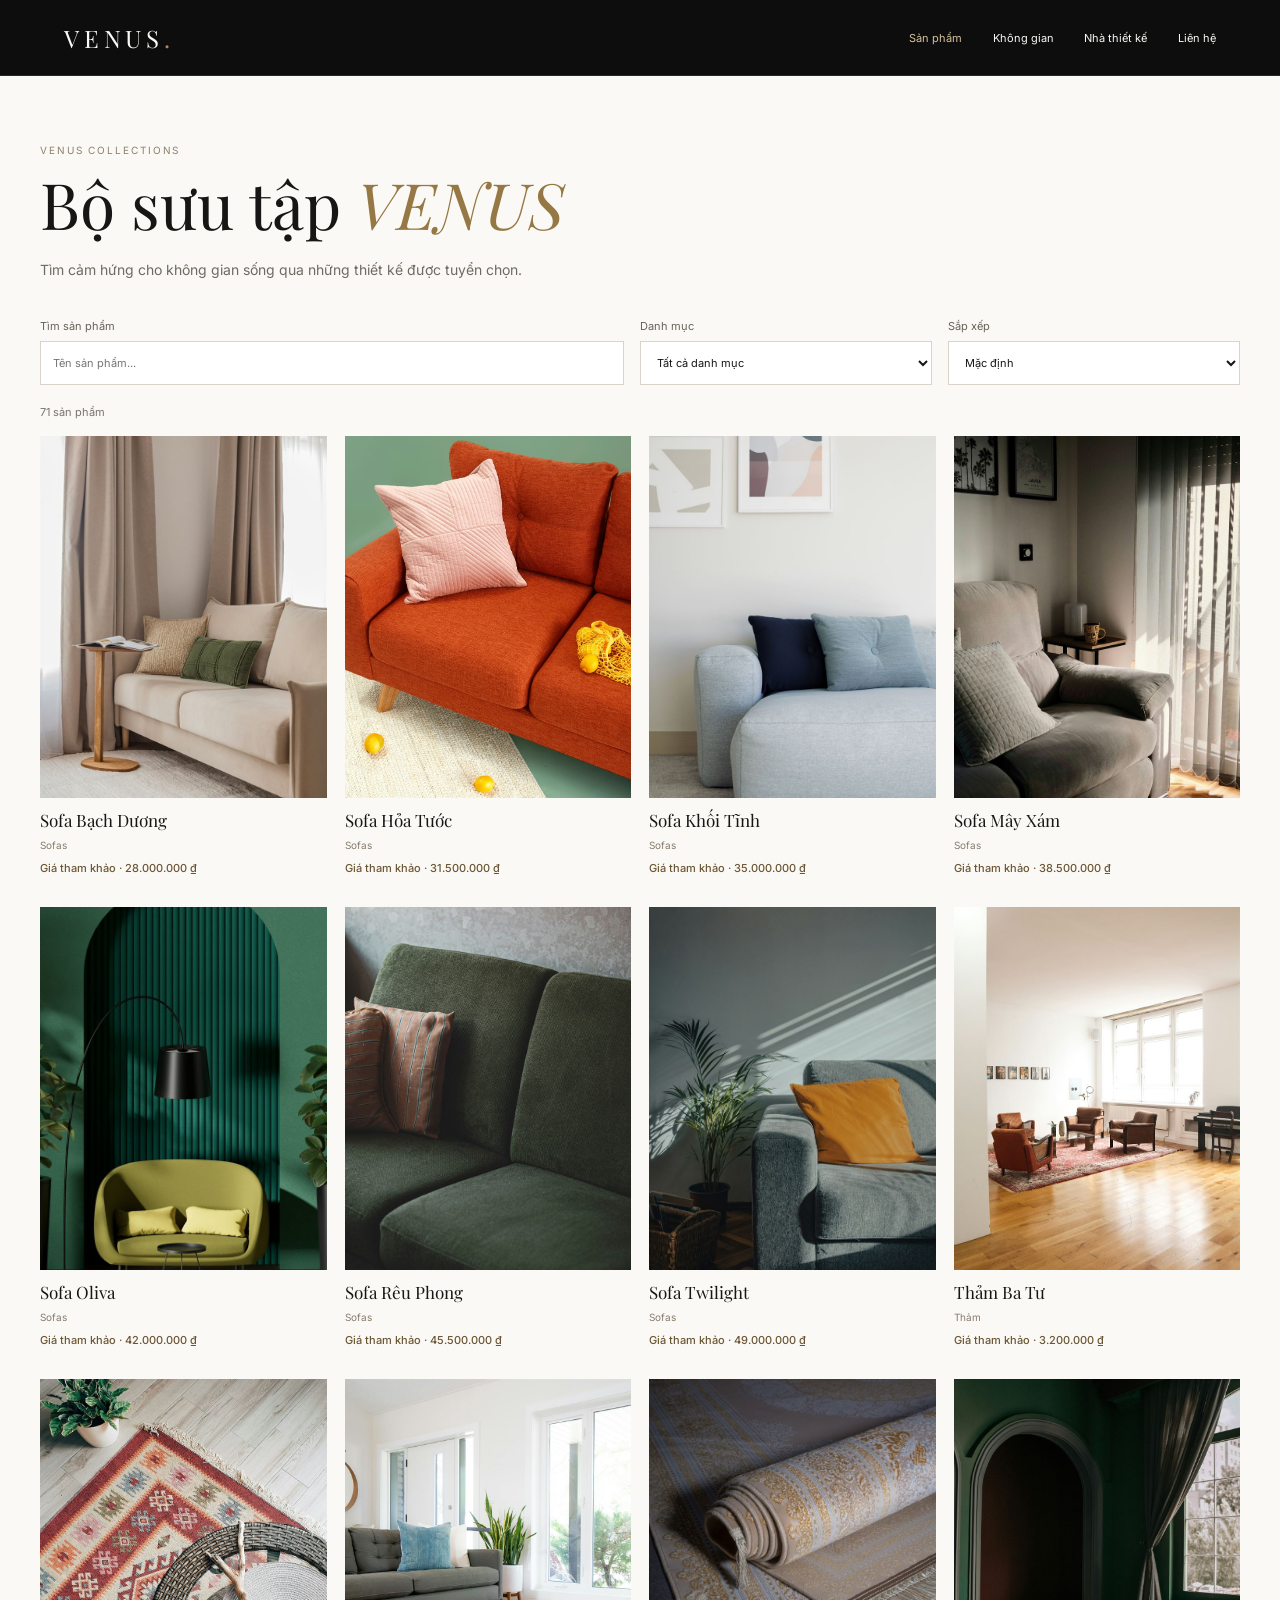
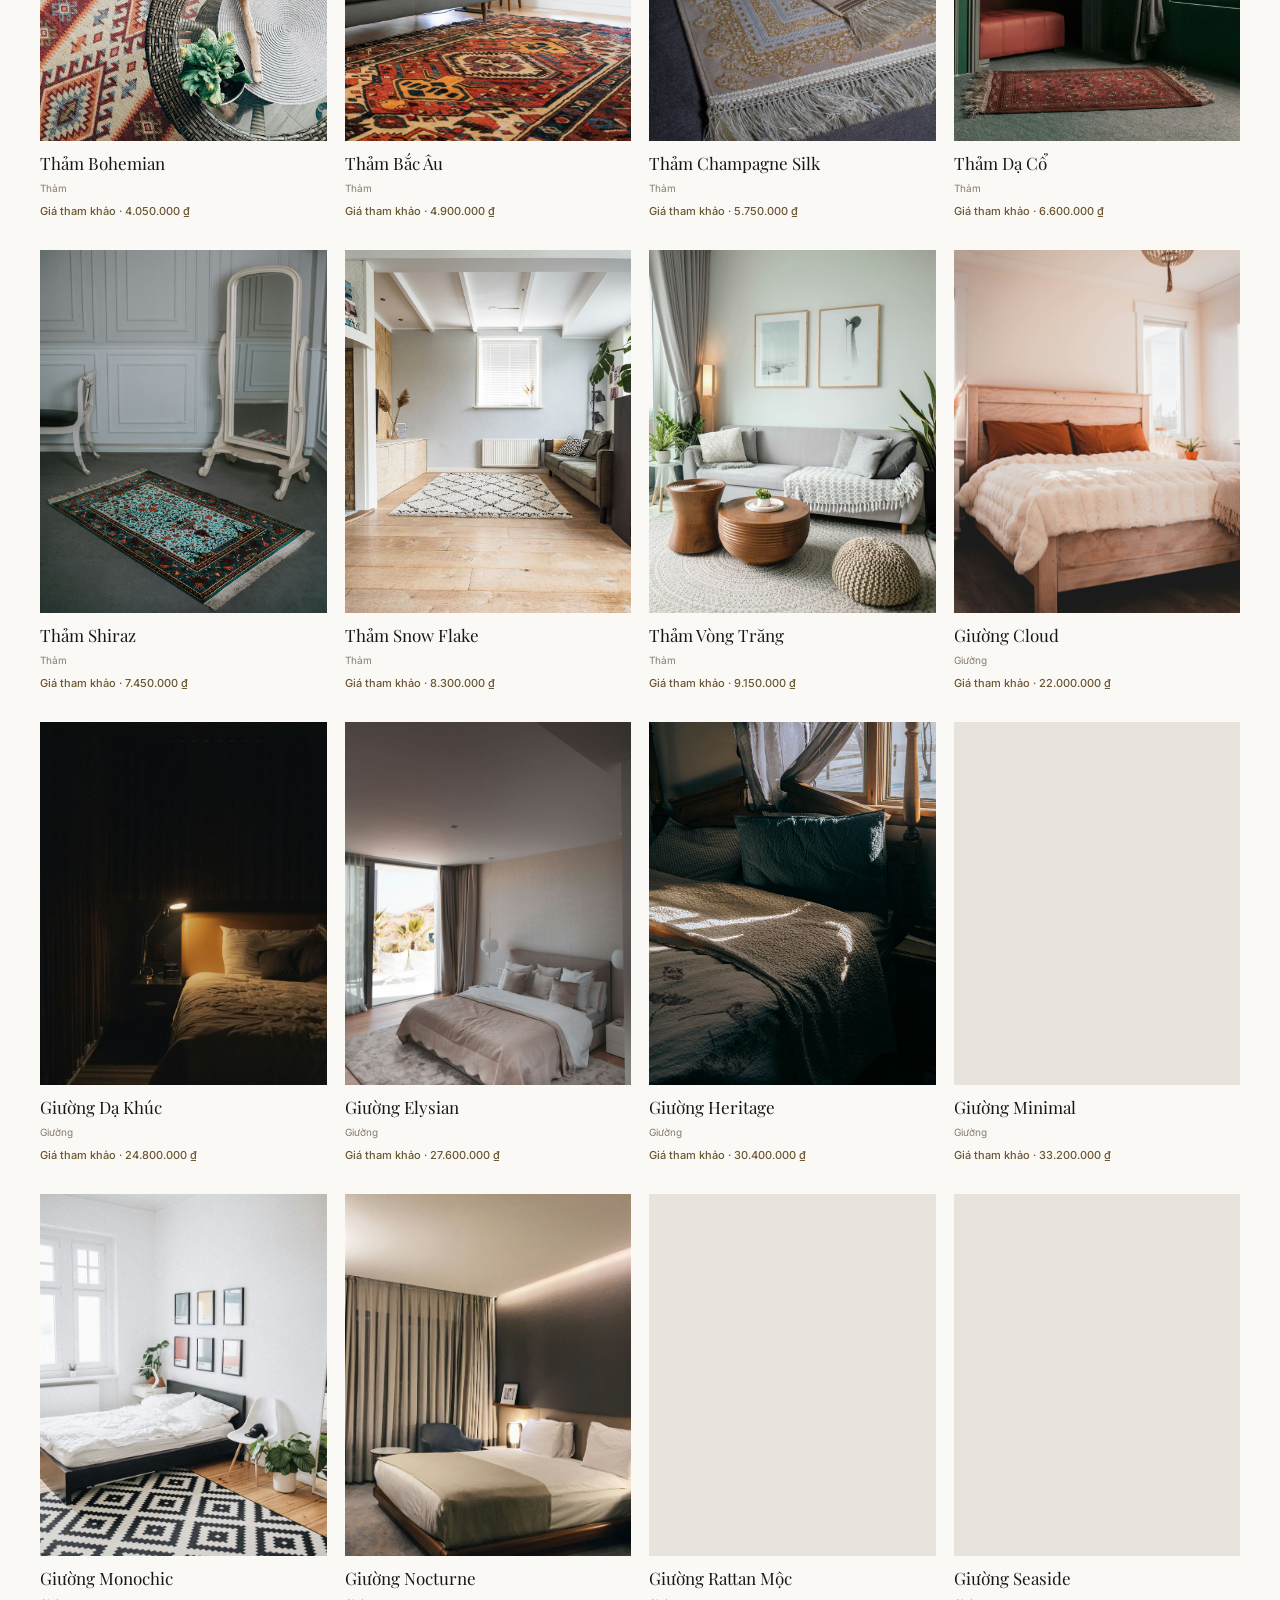
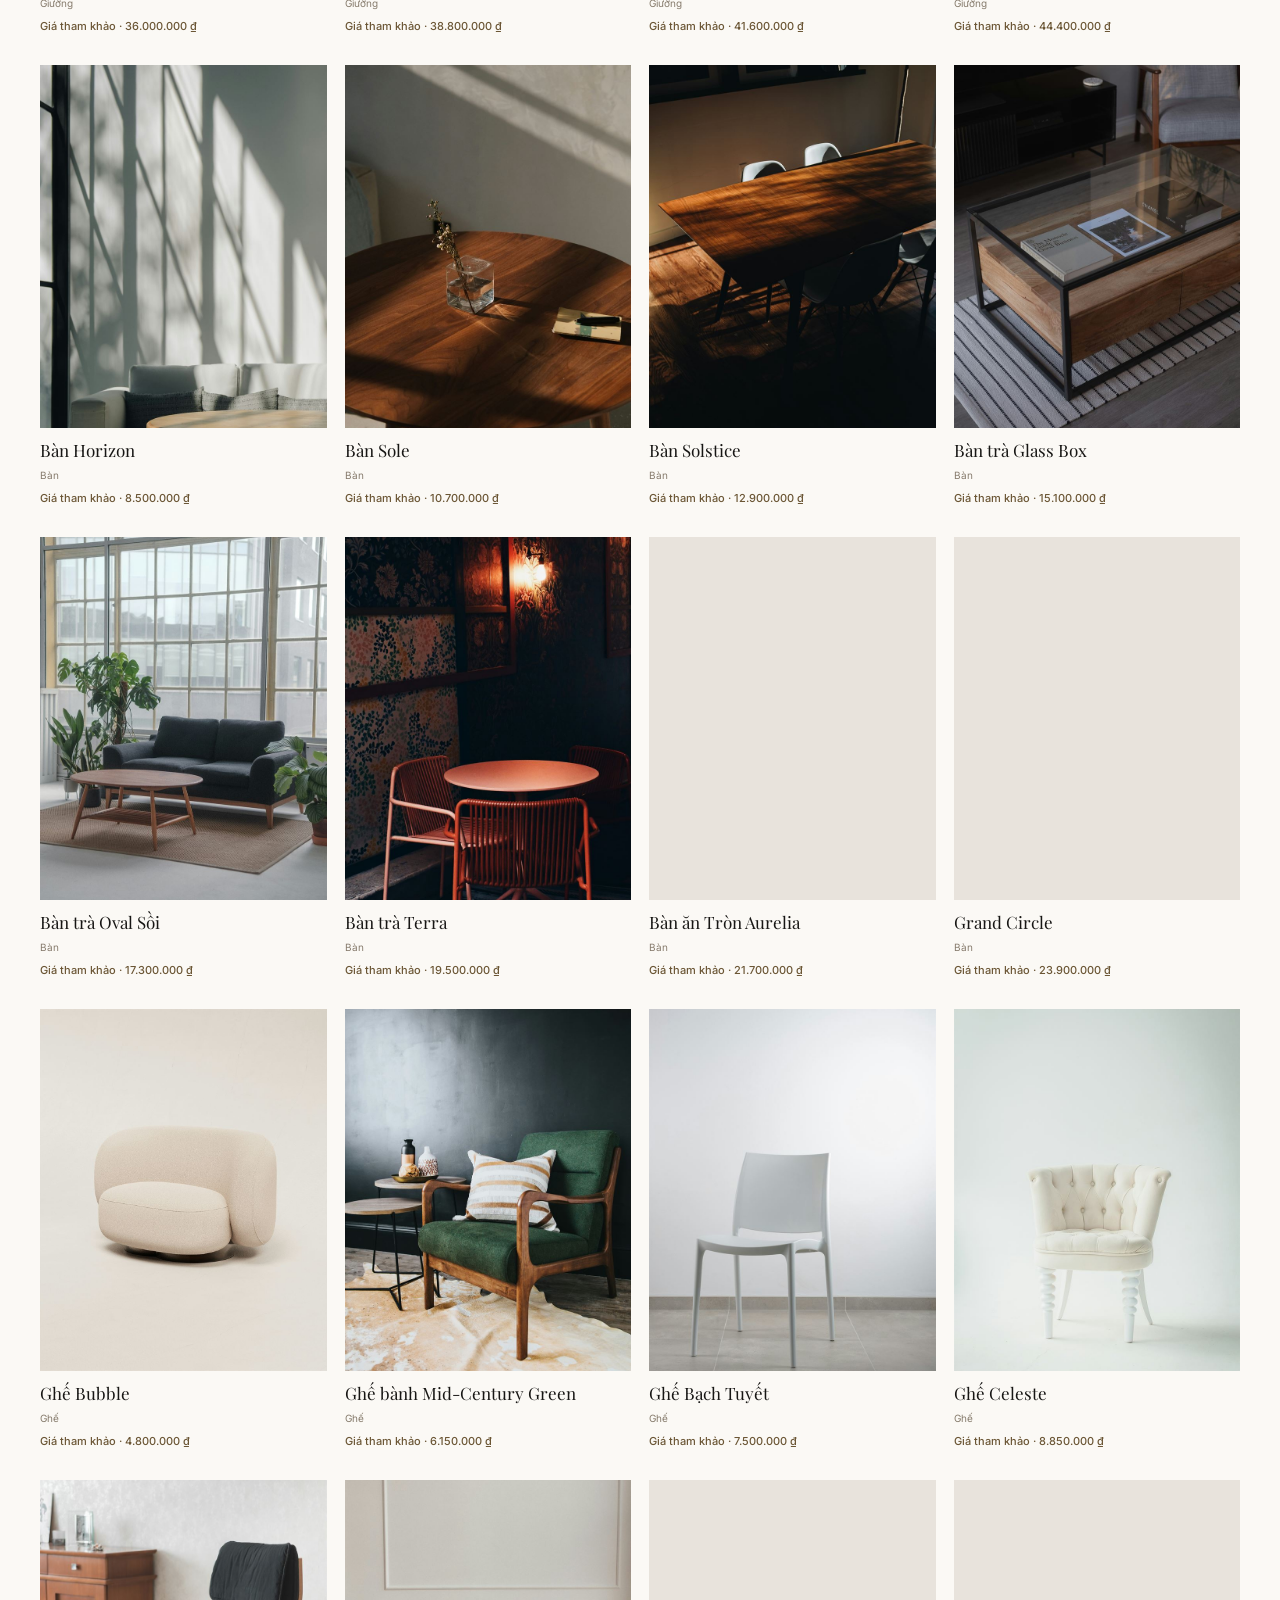
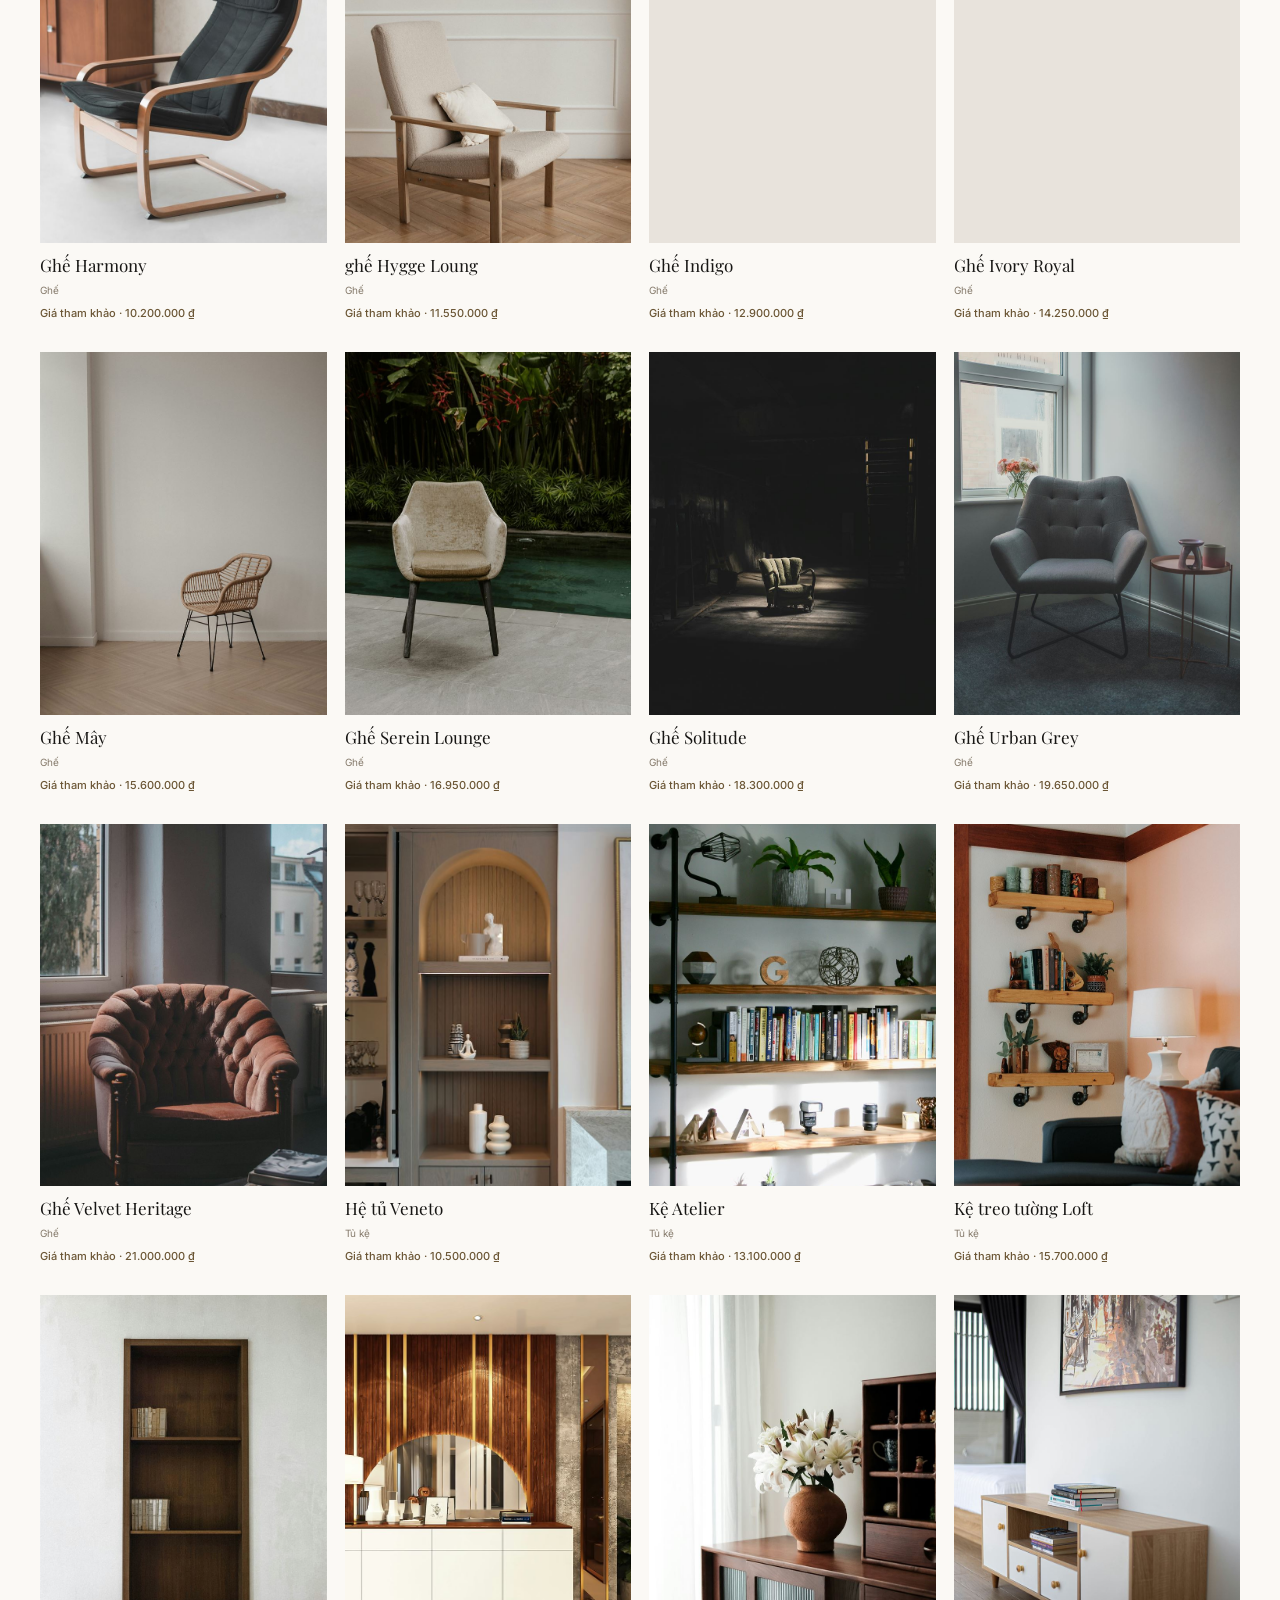
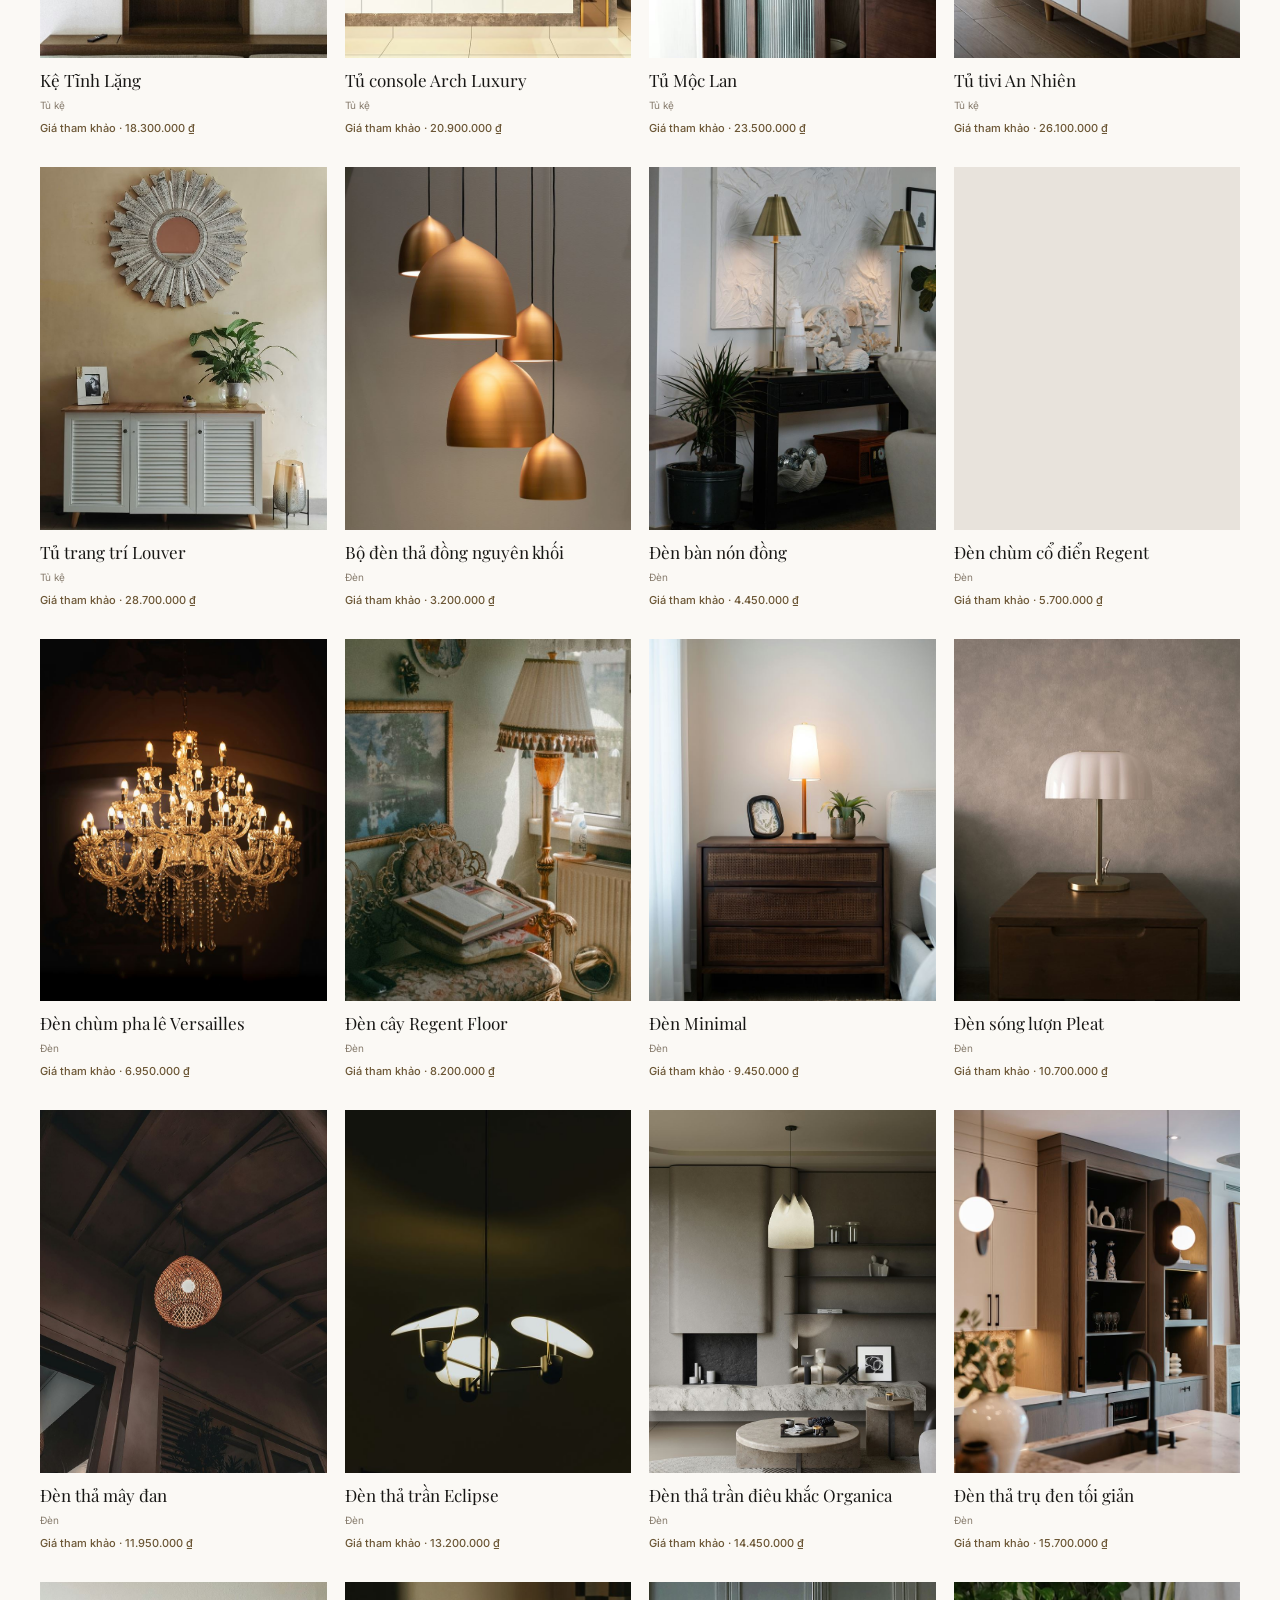
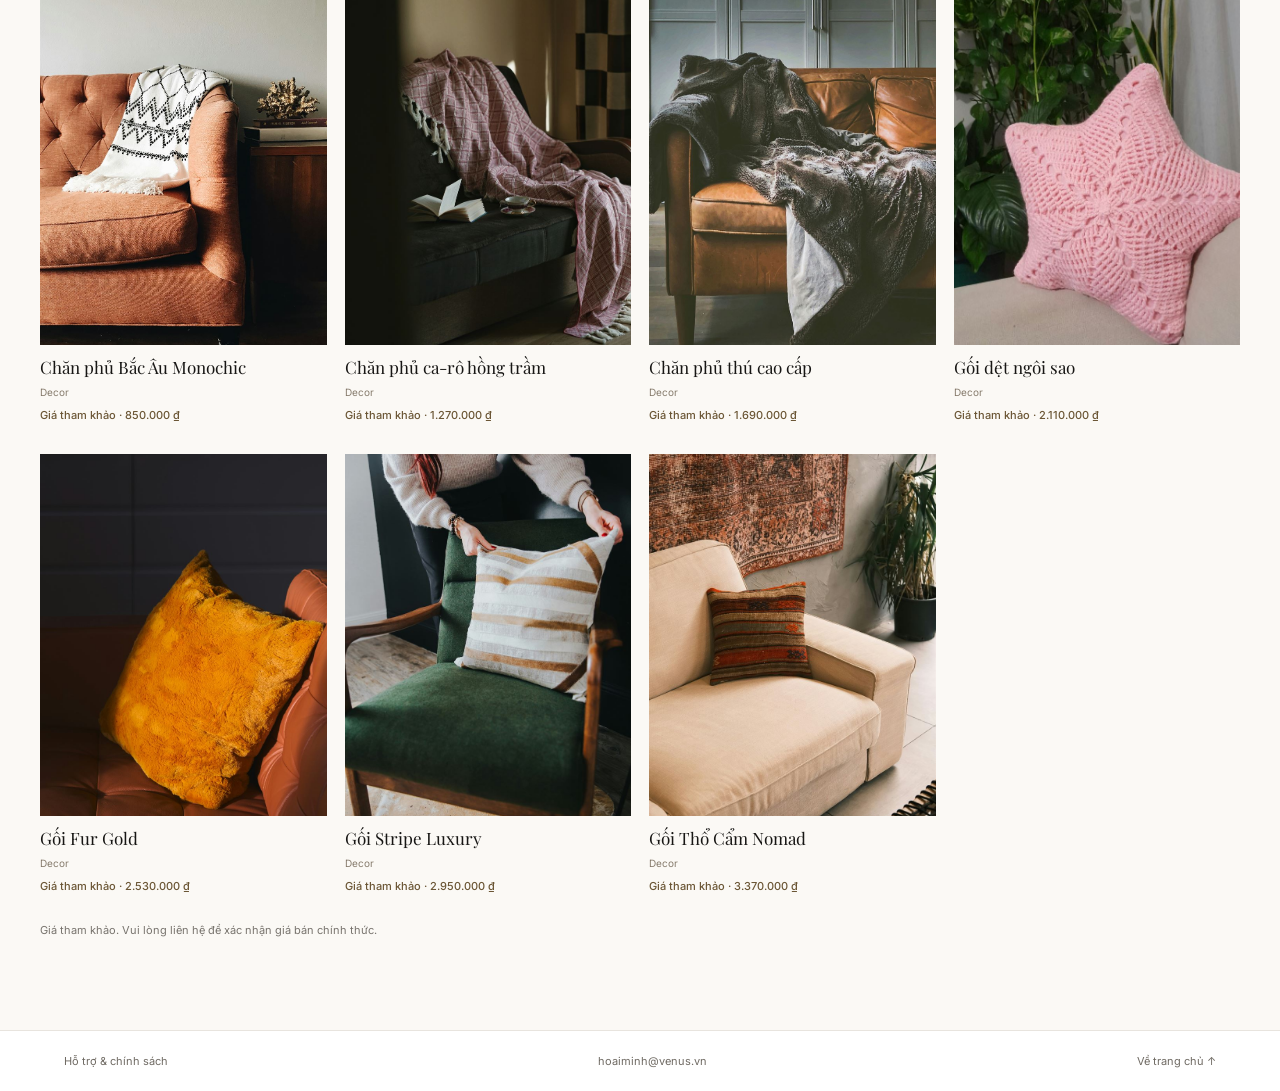
==== catalog.html @ 74f5446b "Update VENUS product catalog and details Co-authored-by: Copilot <223556219+Copilot@users.noreply.gi" ====
<!doctype html>
<html lang="vi">
<head>
  <meta charset="utf-8">
  <meta name="viewport" content="width=device-width, initial-scale=1">
  <meta name="description" content="Khám phá và tìm kiếm bộ sưu tập nội thất VENUS.">
  <title>Bộ sưu tập — VENUS</title>
  <link rel="preconnect" href="https://fonts.googleapis.com">
  <link rel="preconnect" href="https://fonts.gstatic.com" crossorigin>
  <link href="https://fonts.googleapis.com/css2?family=Inter:wght@400;500;600&family=Playfair+Display:ital,wght@0,400;0,500;1,400&display=swap" rel="stylesheet">
  <link rel="stylesheet" href="pages.css">
  <script src="catalog-data.js" defer></script>
  <script src="pages.js" defer></script>
</head>
<body>
  <a class="skip-link" href="#main">Bỏ qua điều hướng</a>
  <header class="page-header"><a class="page-brand" href="index.html">VENUS<span>.</span></a><nav aria-label="Điều hướng"><a href="catalog.html" aria-current="page">Sản phẩm</a><a href="projects.html">Không gian</a><a href="designs.html">Nhà thiết kế</a><a href="contact.html">Liên hệ</a></nav></header>
  <main id="main" class="page-main">
    <p class="page-eyebrow">VENUS COLLECTIONS</p>
    <h1>Bộ sưu tập <em>VENUS</em></h1>
    <p class="page-lead">Tìm cảm hứng cho không gian sống qua những thiết kế được tuyển chọn.</p>
    <section class="catalog-tools" aria-label="Tìm và lọc sản phẩm">
      <label>Tìm sản phẩm<input id="product-search" type="search" placeholder="Tên sản phẩm..." autocomplete="off"></label>
      <label>Danh mục<select id="product-category"><option value="">Tất cả danh mục</option></select></label>
      <label>Sắp xếp<select id="product-sort"><option value="featured">Mặc định</option><option value="name">Tên A–Z</option><option value="category">Danh mục</option></select></label>
    </section>
    <p class="results-count" id="results-count" aria-live="polite"></p>
    <div class="page-product-grid" id="catalog-grid"></div>
    <p class="price-disclaimer">Giá tham khảo. Vui lòng liên hệ để xác nhận giá bán chính thức.</p>
    <p class="empty-state" id="empty-state" hidden>Không tìm thấy sản phẩm phù hợp. Hãy thử từ khóa hoặc danh mục khác.</p>
  </main>
  <footer class="page-footer"><a href="support.html">Hỗ trợ & chính sách</a><a href="mailto:hoaiminh@venus.vn">hoaiminh@venus.vn</a><a href="index.html">Về trang chủ ↑</a></footer>
</body>
</html>
---- pages.css ----
:root{--ink:#171614;--muted:#77736d;--paper:#fbf9f5;--gold:#a98c5c;--serif:'Playfair Display',Georgia,serif;--sans:'Inter',Arial,sans-serif}
*{box-sizing:border-box}
html{min-width:320px;scroll-behavior:smooth}
body{margin:0;background:var(--paper);color:var(--ink);font-family:var(--sans);-webkit-font-smoothing:antialiased}
a{color:inherit;text-decoration:none}
img{display:block;width:100%;object-fit:cover}
.skip-link{position:fixed;z-index:5;top:8px;left:8px;padding:10px 14px;background:#fff;transform:translateY(-150%)}
.skip-link:focus{transform:translateY(0)}
.page-header{display:flex;min-height:76px;justify-content:space-between;align-items:center;gap:24px;padding:14px max(5vw,24px);border-bottom:1px solid rgba(255,255,255,.1);background:#0d0d0d;color:var(--paper)}
.page-brand{font-family:var(--serif);font-size:24px;letter-spacing:.2em;color:var(--paper)}.page-brand span{color:var(--gold)}
.page-header nav{display:flex;flex-wrap:wrap;gap:clamp(14px,2.4vw,36px);align-items:center}
.page-header nav a,.page-footer a{font-size:11px;transition:color .2s}.page-header nav a:hover{color:#d6c39d}.page-footer a:hover,.policy-section a,.page-contact-note a{color:#8e7040}
.page-header nav a[aria-current=page]{color:#d6c39d}
.page-main{width:min(1200px,calc(100% - 48px));min-height:calc(100vh - 146px);margin:0 auto;padding:68px 0 90px}
.page-eyebrow{margin:0 0 12px;color:#8e806b;font-size:10px;letter-spacing:.19em;text-transform:uppercase}
.page-main>h1,#room-content h1{margin:0;font-family:var(--serif);font-size:clamp(36px,6vw,64px);font-weight:400;line-height:1.13}
.page-main h1 em{color:#967845;font-weight:400}
.page-lead{max-width:680px;margin:17px 0 36px;color:#6f6a63;font-size:14px;line-height:1.8}
.catalog-tools{display:grid;grid-template-columns:2fr 1fr 1fr;gap:16px;margin:35px 0 20px}
.catalog-tools label{display:grid;gap:8px;color:#666159;font-size:11px}
.catalog-tools input,.catalog-tools select{width:100%;min-height:44px;padding:10px 12px;border:1px solid #d9d3ca;border-radius:0;background:white;color:var(--ink);font:inherit}
.results-count{margin:0 0 17px;color:#77736d;font-size:11px}
.page-product-grid{display:grid;grid-template-columns:repeat(4,minmax(0,1fr));gap:32px 18px}
.page-product-card{min-width:0}
.page-product-card>a{display:block}
.page-product-card img{aspect-ratio:.79;background:#e8e3dc;transition:transform .65s}
.page-product-card>a:hover img{transform:scale(1.02)}
.page-product-card h2{margin:11px 0 2px;font-family:var(--serif);font-size:17px;font-weight:400}
.page-product-card span{color:#867b6c;font-size:10px}
.page-product-card .page-product-price{margin:8px 0 0;color:#6b5635;font-size:11px;font-weight:500}
.price-disclaimer{margin:28px 0 0;color:#77736d;font-size:11px;line-height:1.7}
.empty-state{margin:36px 0;color:#6f6a63;line-height:1.8}
.room-hero-image{max-height:430px;aspect-ratio:2.4;margin:0 0 32px;background:#e8e3dc}
#room-content>.page-lead{margin-bottom:38px}
.page-contact-note{margin-top:42px;padding-top:22px;border-top:1px solid #e4dfd7;color:#68635d;font-size:12px;line-height:1.8}
.back-to-home{display:inline-block;margin-bottom:32px;color:#6f6a63;font-size:11px}
.product-page{width:min(1100px,calc(100% - 48px))}
.product-detail-page{display:grid;grid-template-columns:1.05fr .95fr;min-height:560px;background:#fff}
.product-detail-visual{display:grid;min-width:0;min-height:0;place-items:center;padding:36px;background:#f0ede7}
.product-detail-visual img{width:100%;height:100%;max-height:620px;object-fit:contain}
.product-detail-copy-page{display:flex;flex-direction:column;justify-content:center;align-items:flex-start;padding:clamp(28px,6vw,80px)}
.product-detail-copy-page h1{margin:0 0 18px;font-family:var(--serif);font-size:clamp(30px,4vw,48px);font-weight:400;line-height:1.2}
.product-detail-copy-page>p:not(.page-eyebrow){color:#5d5851;font-size:13px;line-height:1.9}
.product-detail-copy-page>.product-price-detail{margin:0 0 12px;color:#6b5635;font-size:17px;font-weight:600}
.product-spec-list{display:grid;grid-template-columns:minmax(115px,.8fr) 1.2fr;width:100%;margin:16px 0 0;border-top:1px solid #e7e2da;font-size:11px;line-height:1.6}
.product-spec-list dt,.product-spec-list dd{margin:0;padding:9px 0;border-bottom:1px solid #e7e2da}
.product-spec-list dt{color:#77736d}
.product-spec-list dd{color:#282622}
.page-button{display:inline-flex;align-items:center;min-height:46px;margin-top:18px;padding:0 18px;background:#171614;color:#fff;font-size:11px;letter-spacing:.04em}
.page-button:hover{background:#806a45}
.product-detail-copy-page .product-data-note{margin-top:25px;padding-top:16px;border-top:1px solid #e7e2da;font-size:11px!important}
.room-cards{display:grid;grid-template-columns:repeat(3,minmax(0,1fr));gap:22px;margin-top:42px}
.room-card img{aspect-ratio:1.1;background:#e8e3dc;transition:transform .6s}
.room-card{overflow:hidden}.room-card:hover img{transform:scale(1.025)}
.room-card>span{display:block;margin-top:16px;color:#8e806b;font-size:9px;letter-spacing:.14em}
.room-card h2{margin:6px 0;font-family:var(--serif);font-size:25px;font-weight:400}
.room-card b{font-size:10px;font-weight:400}
.contact-panel{display:grid;grid-template-columns:1fr 1fr;gap:0;margin-top:45px;background:#fff}
.contact-panel>div{padding:clamp(25px,5vw,58px)}.contact-panel>div+div{border-left:1px solid #ebe7e0}
.contact-panel h2,.policy-section h2{margin:10px 0;font-family:var(--serif);font-size:27px;font-weight:400}
.contact-panel p,.policy-section p{color:#625d56;font-size:13px;line-height:1.9}
.contact-panel>div>a:not(.page-button){display:inline-block;margin-top:14px;font-size:12px}
.policy-main{max-width:900px}
.policy-section{padding:24px 0;border-bottom:1px solid #e4dfd7;scroll-margin-top:24px}
.policy-section h2{font-size:24px}
.policy-section p{margin-bottom:0}
.page-footer{display:flex;flex-wrap:wrap;justify-content:space-between;gap:16px;padding:23px max(5vw,24px);border-top:1px solid #e8e4de;background:#fff;color:#6f6a63}
@media(max-width:850px){.page-product-grid{grid-template-columns:repeat(3,minmax(0,1fr))}.product-detail-page{min-height:0}.product-detail-visual{min-height:430px}}
@media(max-width:620px){.page-header{align-items:flex-start;flex-direction:column;gap:12px;padding:17px 22px}.page-header nav{gap:12px 20px}.page-main{width:calc(100% - 40px);padding:46px 0 64px}.catalog-tools{grid-template-columns:1fr;gap:12px}.page-product-grid{grid-template-columns:repeat(2,minmax(0,1fr));gap:25px 12px}.page-product-card h2{font-size:15px}.room-hero-image{aspect-ratio:1.4}.product-detail-page{grid-template-columns:1fr}.product-detail-visual{min-height:360px;padding:24px}.product-detail-copy-page{padding:32px 24px 40px}.room-cards{grid-template-columns:1fr;gap:30px}.room-card img{aspect-ratio:1.35}.contact-panel{grid-template-columns:1fr}.contact-panel>div+div{border-top:1px solid #ebe7e0;border-left:0}.page-footer{padding:20px 22px}}
@media(prefers-reduced-motion:reduce){*,*::before,*::after{scroll-behavior:auto!important;transition-duration:.01ms!important}}
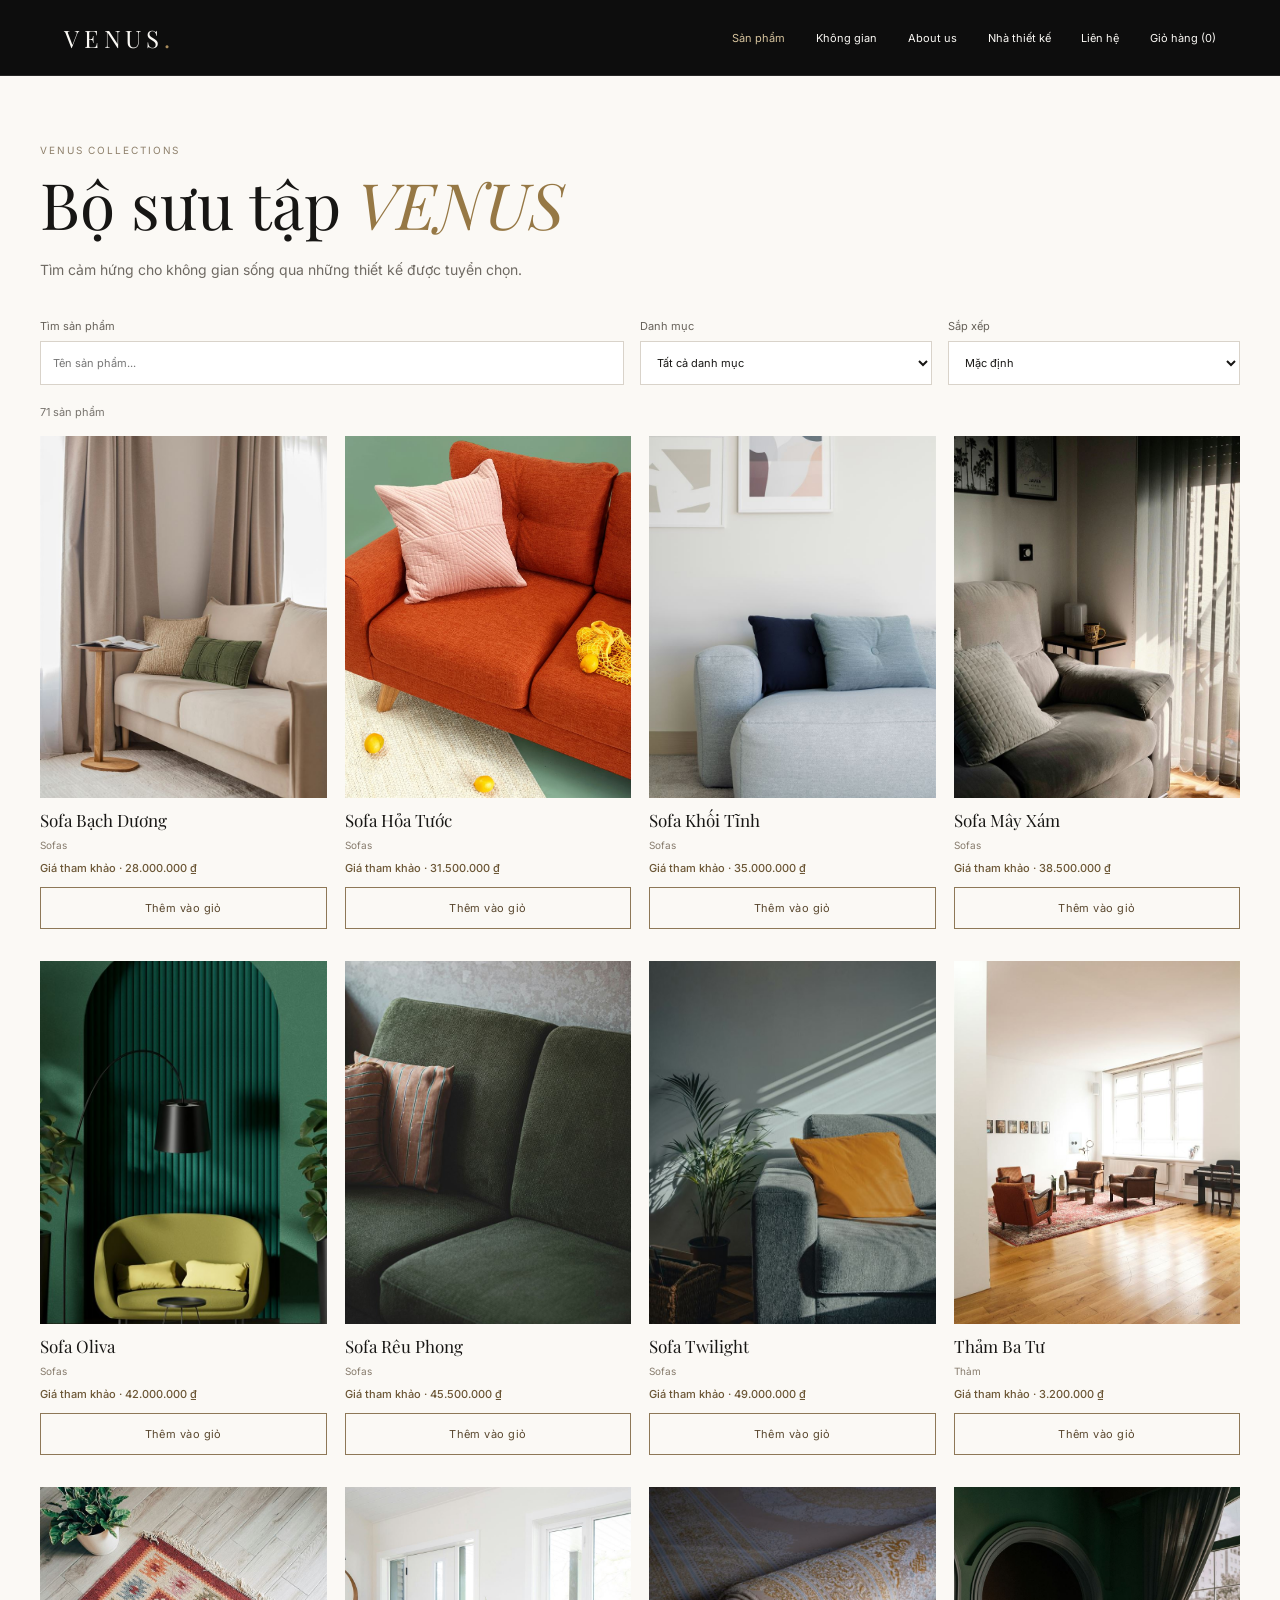
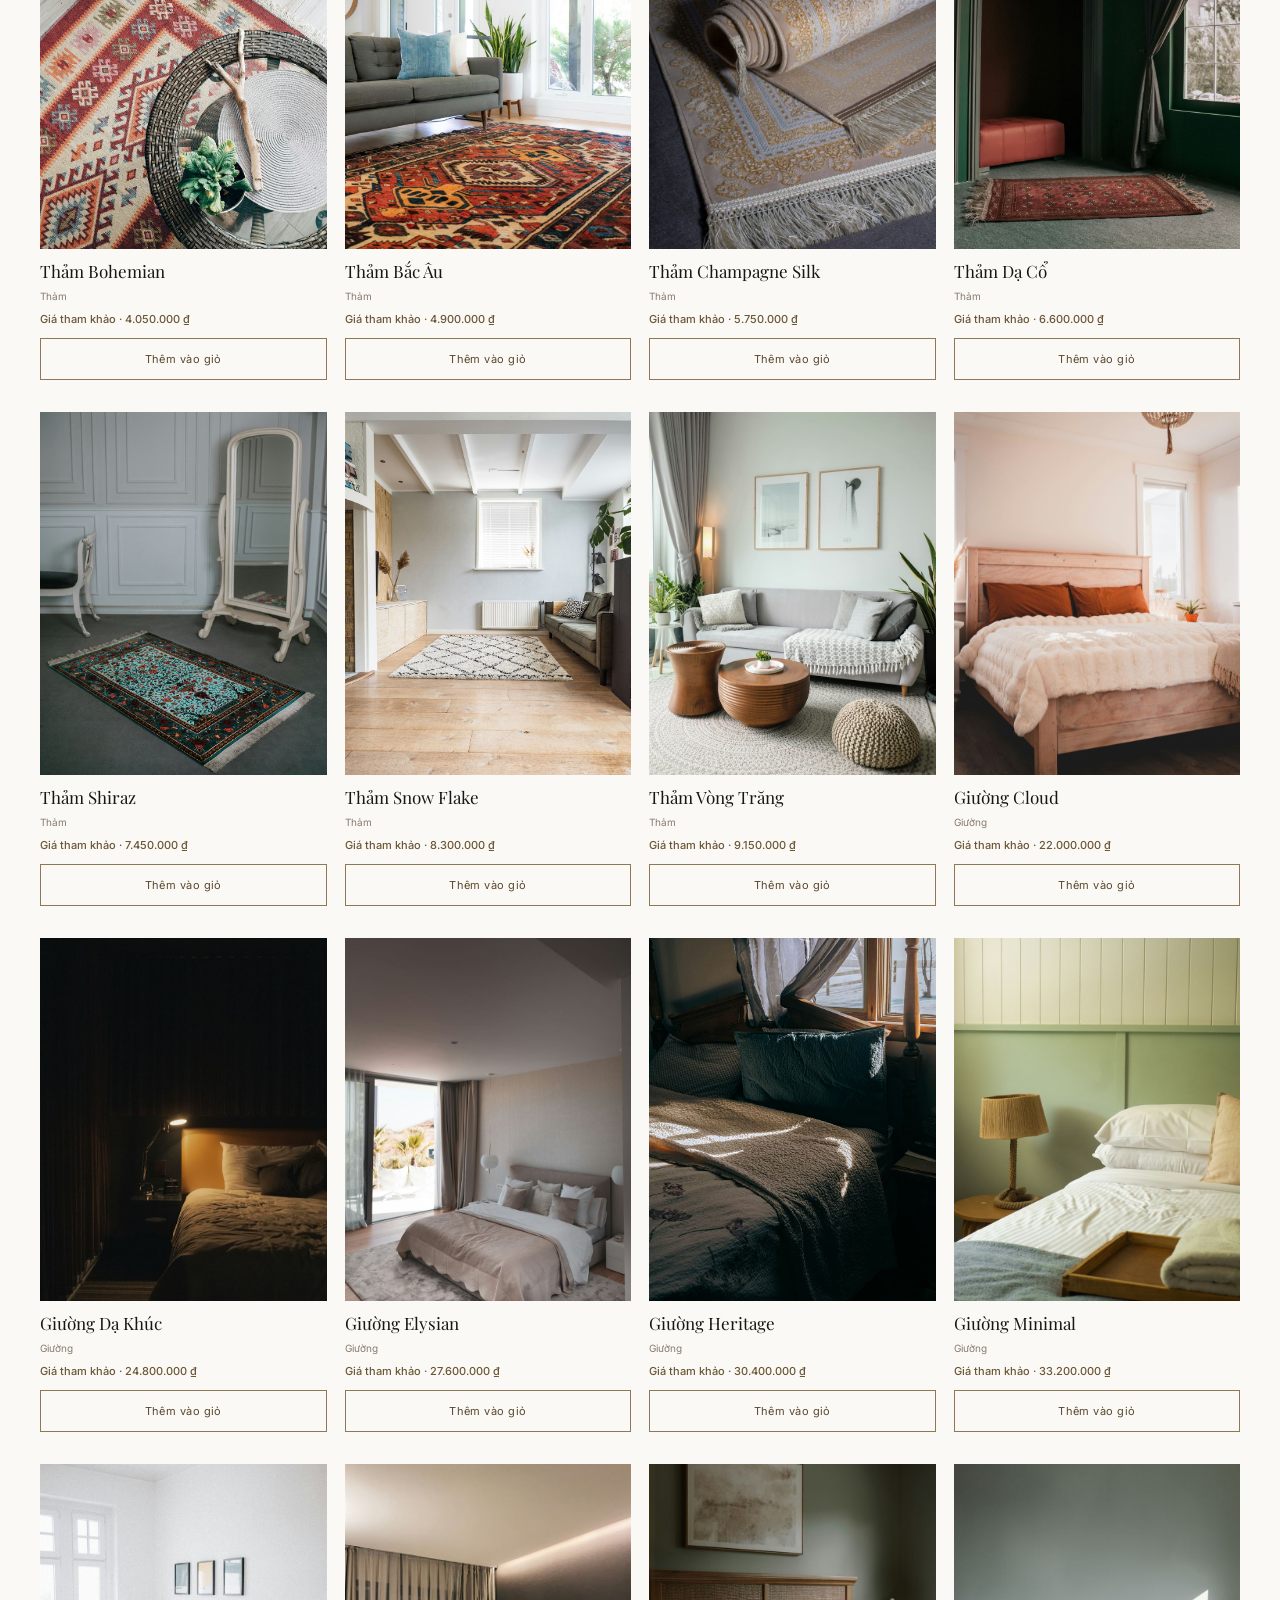
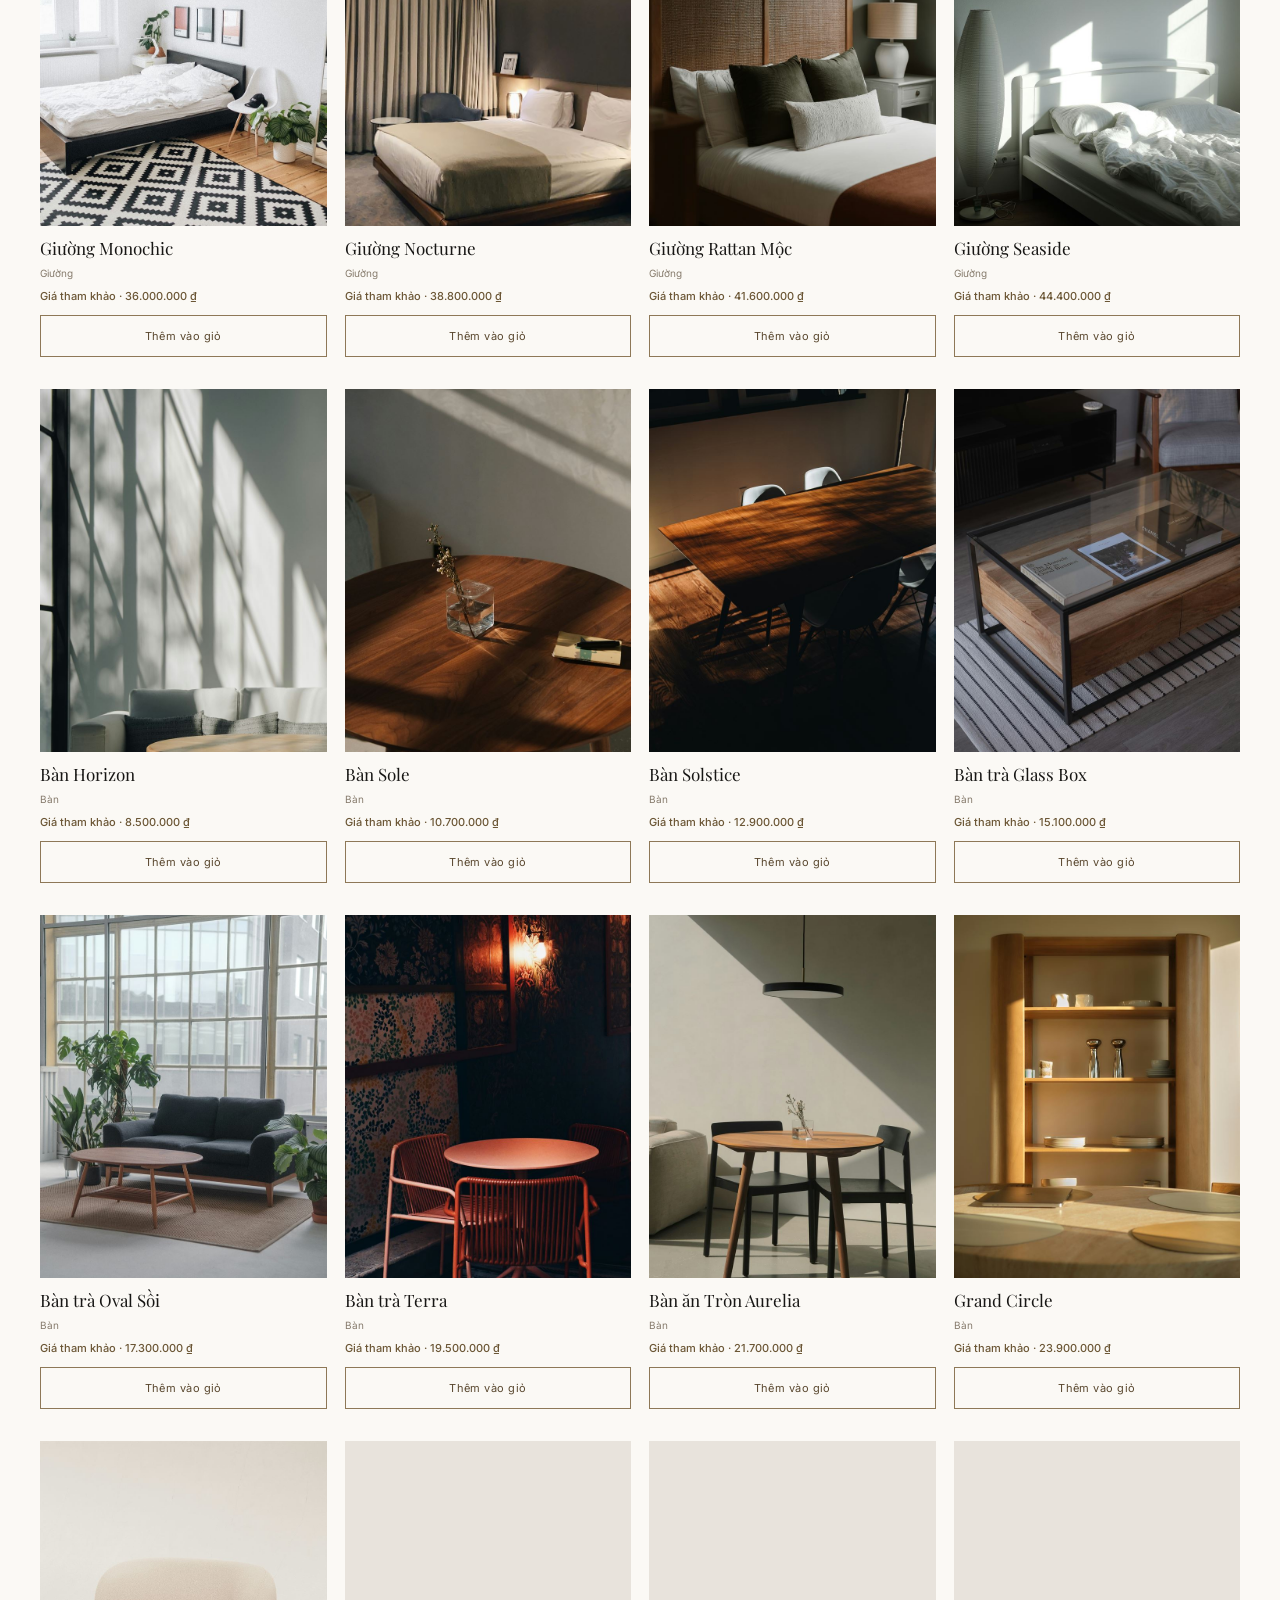
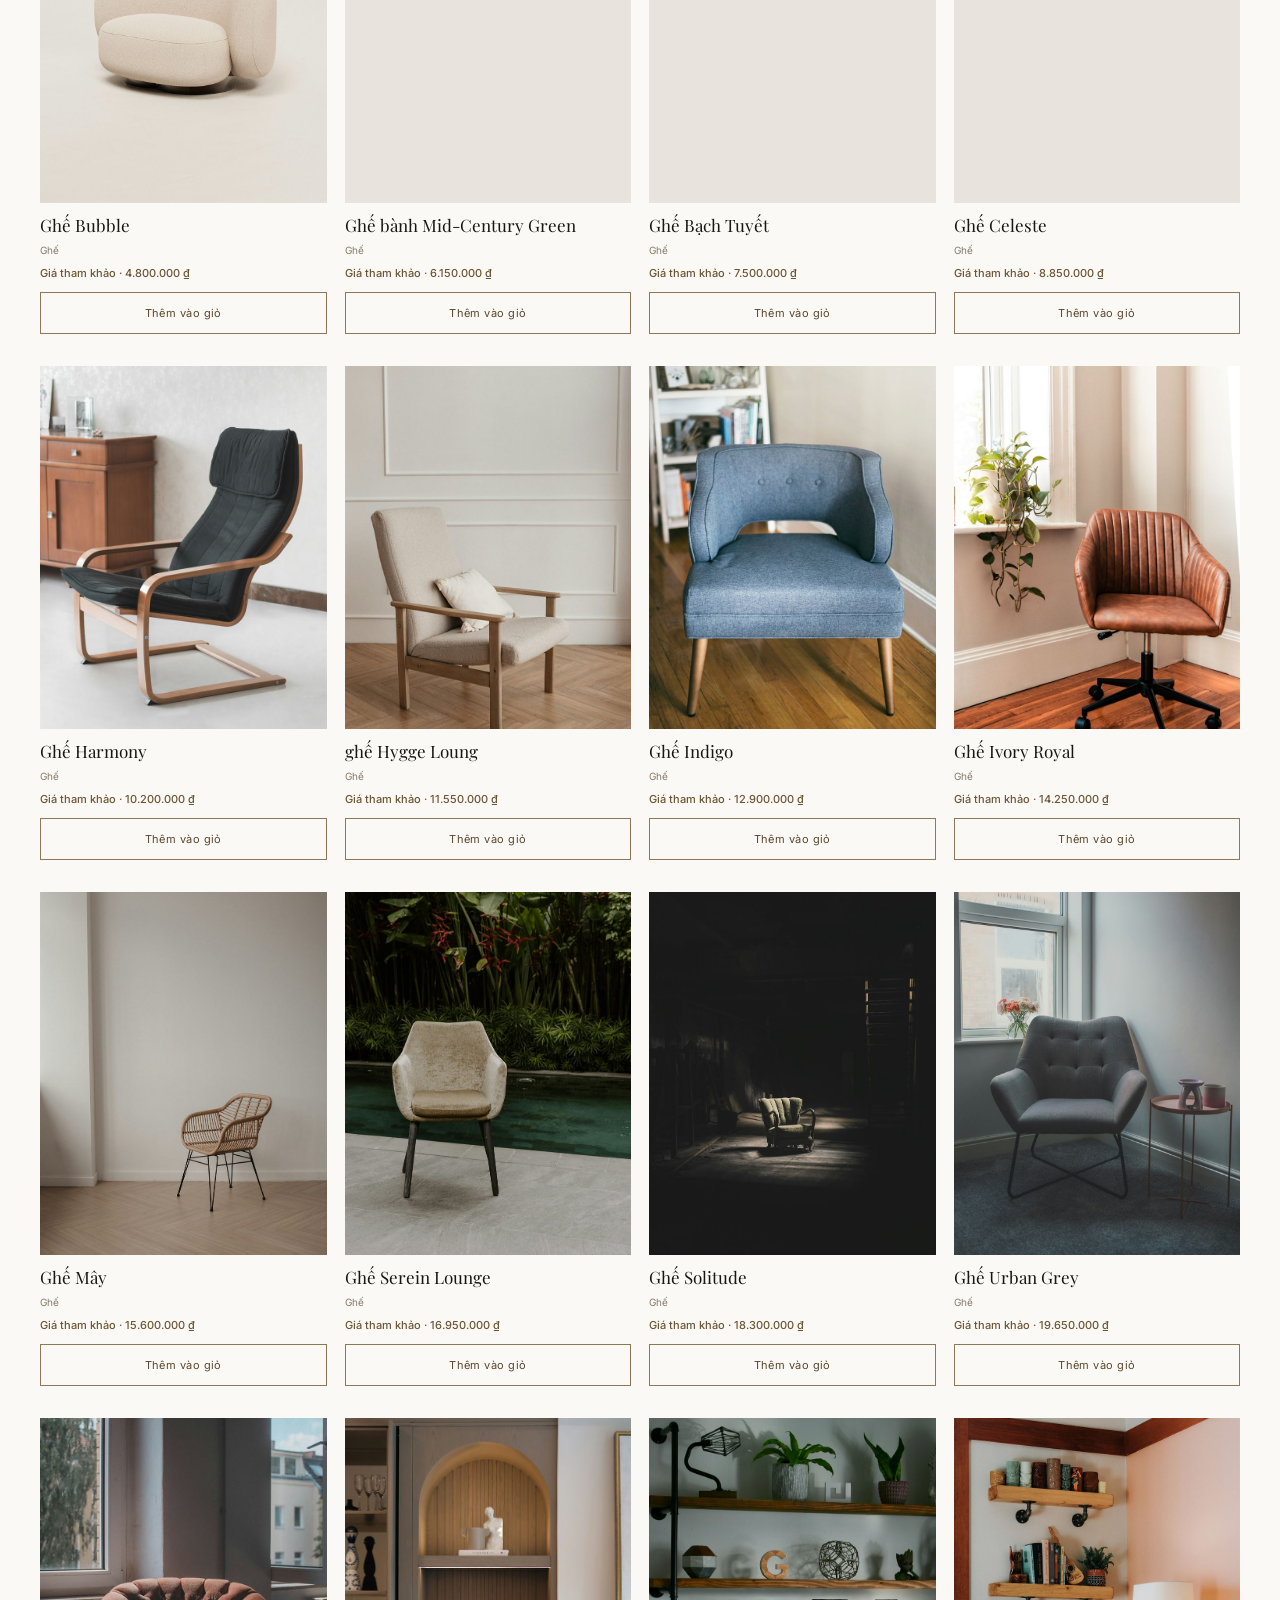
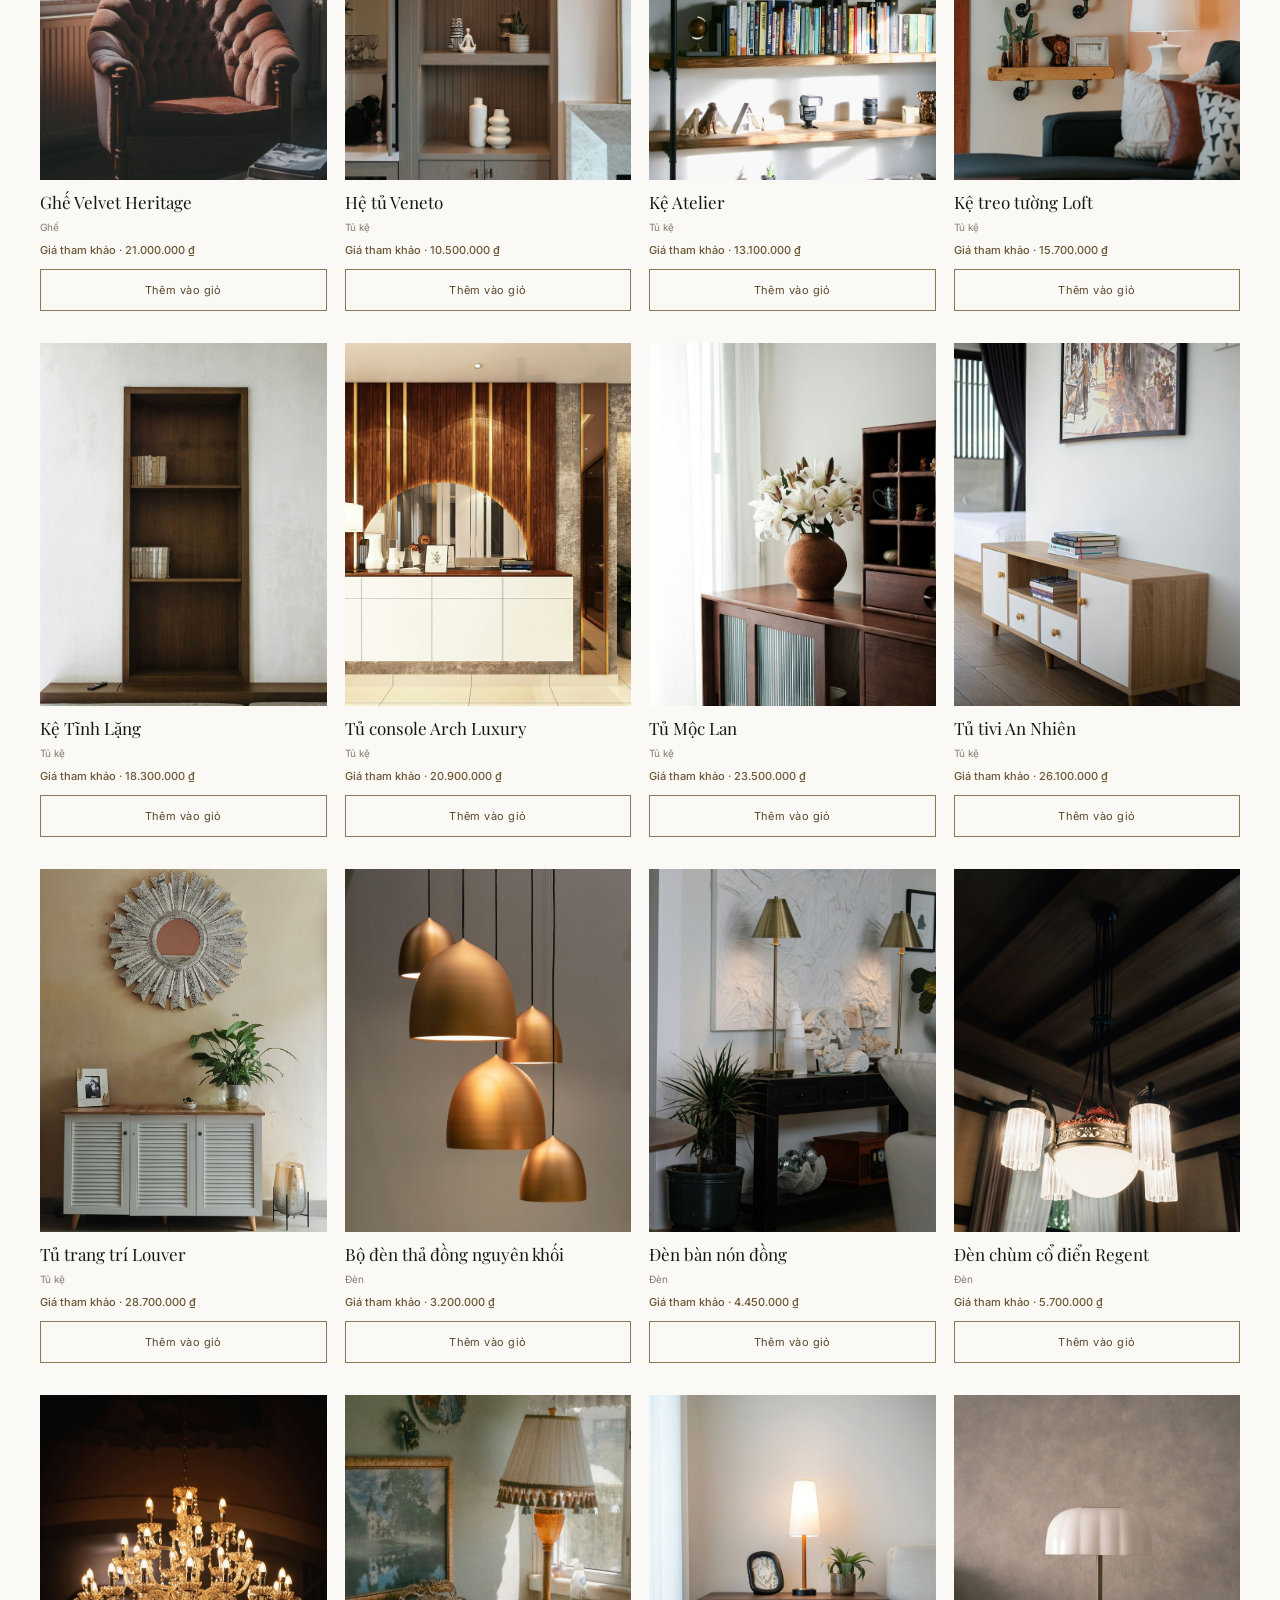
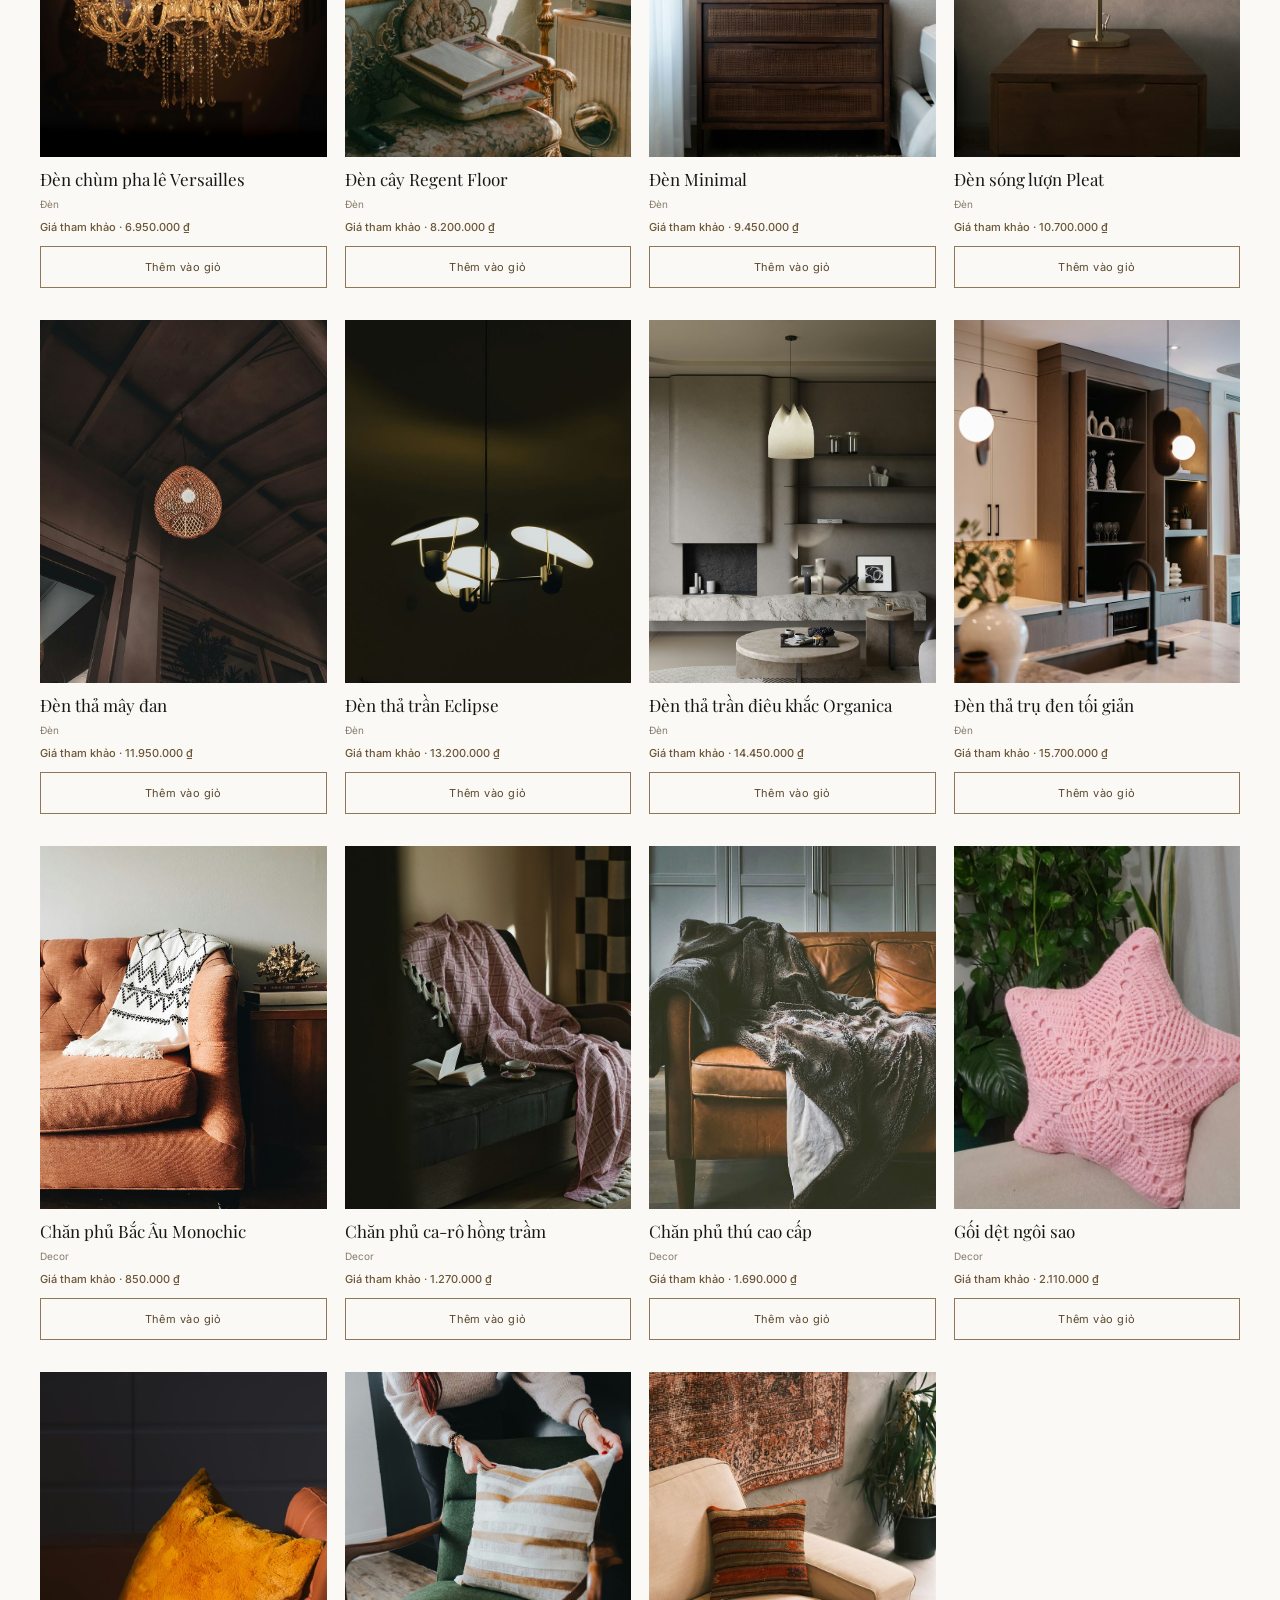
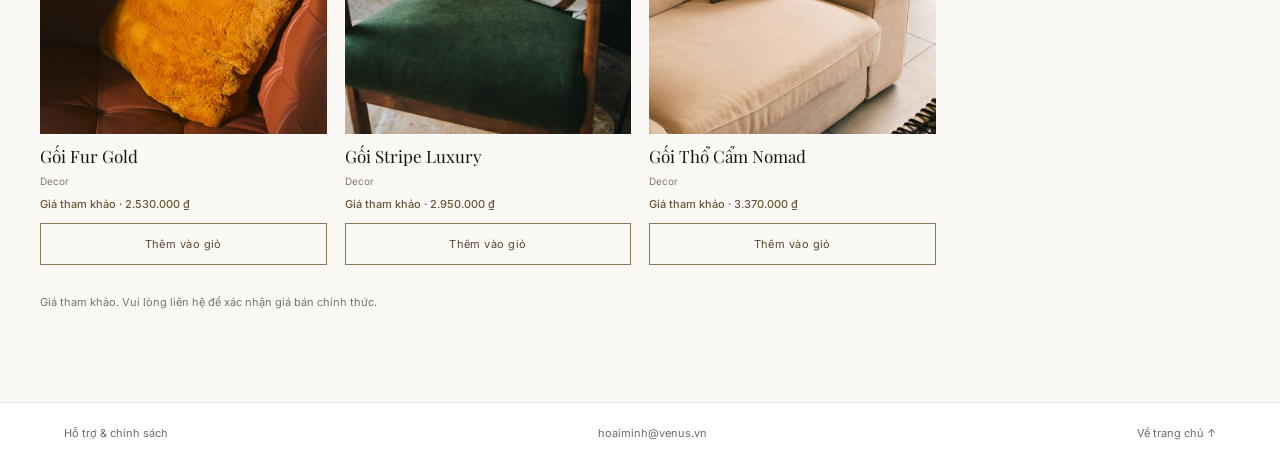
==== commit 0500703c: "Add About us page and shopping cart Add a cart and email-based order request flow for static hosting" ====
--- a/catalog.html
+++ b/catalog.html
@@ -10,11 +10,12 @@
   <link href="https://fonts.googleapis.com/css2?family=Inter:wght@400;500;600&family=Playfair+Display:ital,wght@0,400;0,500;1,400&display=swap" rel="stylesheet">
   <link rel="stylesheet" href="pages.css">
   <script src="catalog-data.js" defer></script>
+  <script src="cart.js" defer></script>
   <script src="pages.js" defer></script>
 </head>
 <body>
   <a class="skip-link" href="#main">Bỏ qua điều hướng</a>
-  <header class="page-header"><a class="page-brand" href="index.html">VENUS<span>.</span></a><nav aria-label="Điều hướng"><a href="catalog.html" aria-current="page">Sản phẩm</a><a href="projects.html">Không gian</a><a href="designs.html">Nhà thiết kế</a><a href="contact.html">Liên hệ</a></nav></header>
+  <header class="page-header"><a class="page-brand" href="index.html">VENUS<span>.</span></a><nav aria-label="Điều hướng"><a href="catalog.html" aria-current="page">Sản phẩm</a><a href="projects.html">Không gian</a><a href="about.html">About us</a><a href="designs.html">Nhà thiết kế</a><a href="contact.html">Liên hệ</a></nav></header>
   <main id="main" class="page-main">
     <p class="page-eyebrow">VENUS COLLECTIONS</p>
     <h1>Bộ sưu tập <em>VENUS</em></h1>
--- a/pages.css
+++ b/pages.css
@@ -11,6 +11,7 @@
 .page-header nav{display:flex;flex-wrap:wrap;gap:clamp(14px,2.4vw,36px);align-items:center}
 .page-header nav a,.page-footer a{font-size:11px;transition:color .2s}.page-header nav a:hover{color:#d6c39d}.page-footer a:hover,.policy-section a,.page-contact-note a{color:#8e7040}
 .page-header nav a[aria-current=page]{color:#d6c39d}
+.cart-header-link{white-space:nowrap}
 .page-main{width:min(1200px,calc(100% - 48px));min-height:calc(100vh - 146px);margin:0 auto;padding:68px 0 90px}
 .page-eyebrow{margin:0 0 12px;color:#8e806b;font-size:10px;letter-spacing:.19em;text-transform:uppercase}
 .page-main>h1,#room-content h1{margin:0;font-family:var(--serif);font-size:clamp(36px,6vw,64px);font-weight:400;line-height:1.13}
@@ -28,11 +29,60 @@
 .page-product-card h2{margin:11px 0 2px;font-family:var(--serif);font-size:17px;font-weight:400}
 .page-product-card span{color:#867b6c;font-size:10px}
 .page-product-card .page-product-price{margin:8px 0 0;color:#6b5635;font-size:11px;font-weight:500}
+.page-product-card .cart-add-button{width:100%;margin-top:12px}
 .price-disclaimer{margin:28px 0 0;color:#77736d;font-size:11px;line-height:1.7}
 .empty-state{margin:36px 0;color:#6f6a63;line-height:1.8}
 .room-hero-image{max-height:430px;aspect-ratio:2.4;margin:0 0 32px;background:#e8e3dc}
 #room-content>.page-lead{margin-bottom:38px}
 .page-contact-note{margin-top:42px;padding-top:22px;border-top:1px solid #e4dfd7;color:#68635d;font-size:12px;line-height:1.8}
+.cart-add-button{display:inline-flex;min-height:42px;justify-content:center;align-items:center;padding:0 16px;border:1px solid #8e7857;background:transparent;color:#59472e;font:inherit;font-size:11px;letter-spacing:.04em;cursor:pointer;transition:background .2s,color .2s}
+.cart-add-button:hover{background:#171614;color:#fff}
+.cart-live-message{position:fixed;z-index:100;right:24px;bottom:24px;max-width:min(360px,calc(100vw - 48px));margin:0;padding:13px 17px;background:#171614;color:#fff;font-size:12px;line-height:1.6;box-shadow:0 8px 28px rgba(0,0,0,.18);opacity:0;pointer-events:none;transform:translateY(8px);transition:opacity .2s,transform .2s}
+.cart-live-message.is-visible{opacity:1;transform:translateY(0)}
+.checkout-notice{margin:24px 0;padding:15px 18px;border-left:2px solid #a98c5c;background:#f1eee8;color:#625d56;font-size:12px;line-height:1.8}
+.checkout-layout{display:grid;grid-template-columns:1.1fr .9fr;gap:clamp(28px,5vw,68px);align-items:start;margin-top:34px}
+.checkout-products,.checkout-form-section{min-width:0}
+.checkout-section-heading{display:flex;justify-content:space-between;align-items:baseline;gap:16px;padding-bottom:15px;border-bottom:1px solid #ded9d1}
+.checkout-section-heading h2,.checkout-form-section h2{margin:0 0 20px;font-family:var(--serif);font-size:24px;font-weight:400}
+.checkout-section-heading h2{margin:0}
+.checkout-section-heading>span{color:#77736d;font-size:11px}
+.cart-items{display:grid}
+.cart-item{display:grid;grid-template-columns:110px minmax(0,1fr);gap:18px;padding:20px 0;border-bottom:1px solid #e4dfd7}
+.cart-item>img{width:110px;height:120px;object-fit:cover;background:#e8e3dc}
+.cart-item-detail h3{margin:0;font-family:var(--serif);font-size:17px;font-weight:400}
+.cart-item-detail>p{margin:4px 0;color:#77736d;font-size:11px}
+.cart-item-detail>.cart-item-price{margin-top:9px;color:#6b5635;font-weight:500}
+.cart-item-controls{display:flex;justify-content:space-between;align-items:center;gap:14px;margin-top:12px}
+.cart-item-controls label{display:flex;align-items:center;gap:9px;color:#77736d;font-size:10px}
+.cart-item-controls input{width:62px;min-height:34px;padding:5px;border:1px solid #d9d3ca;background:#fff;color:var(--ink);font:inherit}
+.cart-remove-button{padding:5px 0;border:0;border-bottom:1px solid #a99f92;background:none;color:#746b5f;font:inherit;font-size:10px;cursor:pointer}
+.empty-cart{padding:30px 0;color:#6f6a63}
+.empty-cart p{margin:0 0 17px}
+.checkout-form-section{padding:26px;background:#fff}
+.checkout-form-section h2{font-size:22px}
+#checkout-form{display:grid;gap:15px}
+#checkout-form>label{display:grid;gap:7px;color:#5e5952;font-size:11px}
+#checkout-form input:not([type=radio]),#checkout-form textarea{width:100%;min-height:42px;padding:10px 11px;border:1px solid #d9d3ca;border-radius:0;background:#fff;color:var(--ink);font:inherit;font-size:12px}
+#checkout-form textarea{resize:vertical}
+#checkout-form fieldset{display:grid;gap:12px;margin:2px 0;padding:15px;border:1px solid #ded9d1}
+#checkout-form legend{padding:0 6px;color:#5e5952;font-size:11px}
+.payment-option{display:grid;grid-template-columns:16px minmax(0,1fr);gap:10px;align-items:start;cursor:pointer}
+.payment-option input{margin:3px 0 0;accent-color:#8e7040}
+.payment-option span{display:grid;gap:4px}
+.payment-option strong{color:#292722;font-size:11px;font-weight:500}
+.payment-option small{color:#77736d;font-size:10px;line-height:1.6}
+.optional-label{color:#999187;font-size:10px}
+.checkout-total-label{display:flex;justify-content:space-between;gap:15px;margin:2px 0 0;padding-top:14px;border-top:1px solid #ded9d1;color:#635d55;font-size:12px}
+.checkout-total-label strong{color:#292722;font-size:15px}
+.checkout-shipping-note{margin:-7px 0 0;color:#77736d;font-size:10px;line-height:1.7}
+.checkout-submit{width:100%;min-height:48px;justify-content:center;border:0;background:#171614;color:#fff;font:inherit;font-size:11px;letter-spacing:.04em;cursor:pointer}
+.checkout-submit:hover{background:#806a45}
+.checkout-status{margin:0;color:#6b5635;font-size:11px;line-height:1.7}
+.checkout-status:empty{display:none}
+.checkout-form-section[hidden]{display:none}
+.empty-cart[hidden]{display:none}
+@media(max-width:850px){.checkout-layout{grid-template-columns:1fr}.checkout-form-section{max-width:none}}
+@media(max-width:620px){.checkout-notice{font-size:11px}.checkout-form-section{padding:21px 17px}.cart-item{grid-template-columns:86px minmax(0,1fr);gap:13px}.cart-item>img{width:86px;height:104px}.cart-item-detail h3{font-size:15px}.checkout-section-heading h2{font-size:21px}}
 .back-to-home{display:inline-block;margin-bottom:32px;color:#6f6a63;font-size:11px}
 .product-page{width:min(1100px,calc(100% - 48px))}
 .product-detail-page{display:grid;grid-template-columns:1.05fr .95fr;min-height:560px;background:#fff}
